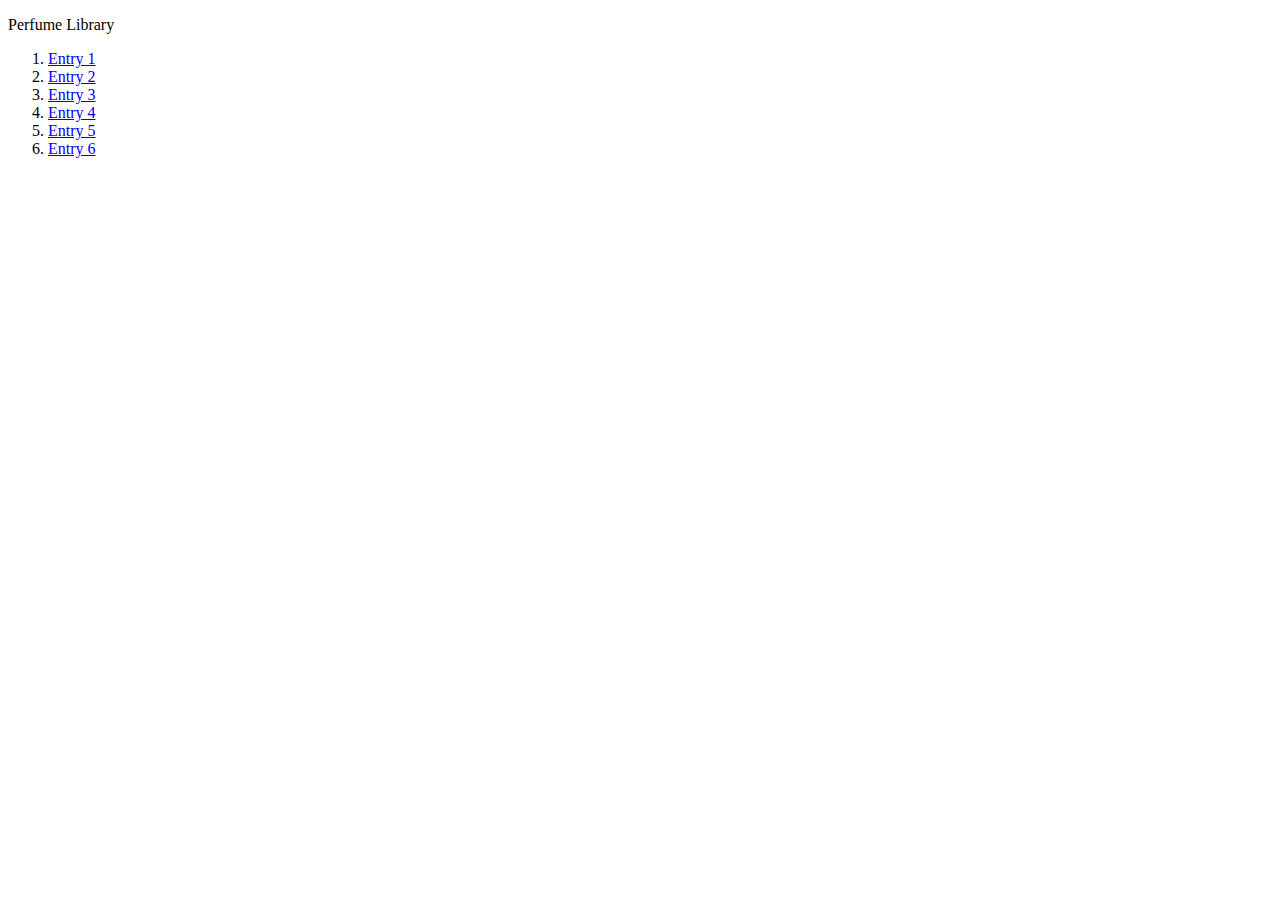
==== index.html @ e08d363e "update" ====
<!DOCTYPE html>
<html>
<head>
  <meta charset="utf-8">
  <meta name="viewport" content="width=device-width, initial-scale=1">
  <link rel="stylesheet" type="text/css" href="style.css">
  <title>Perfume Library</title>
</head>
<body>

<div class="topic">
  <p>Perfume Library</p>
</div>
<div class="list">
    <ol>
      <li><a href="entries/entry1/index.html">Entry 1</a></li>
      <li><a href="entries/entry2/index.html">Entry 2</a></li>
      <li><a href="entries/entry3/entry 3.html">Entry 3</a></li>
      <li><a href="entries/entry4/entry 4.html">Entry 4</a></li>
      <li><a href="entries/entry5/index.html">Entry 5</a></li>
      <li><a href="entries/entry6/index.html">Entry 6</a></li>
    </ol>
  </div>
</body>
</html>
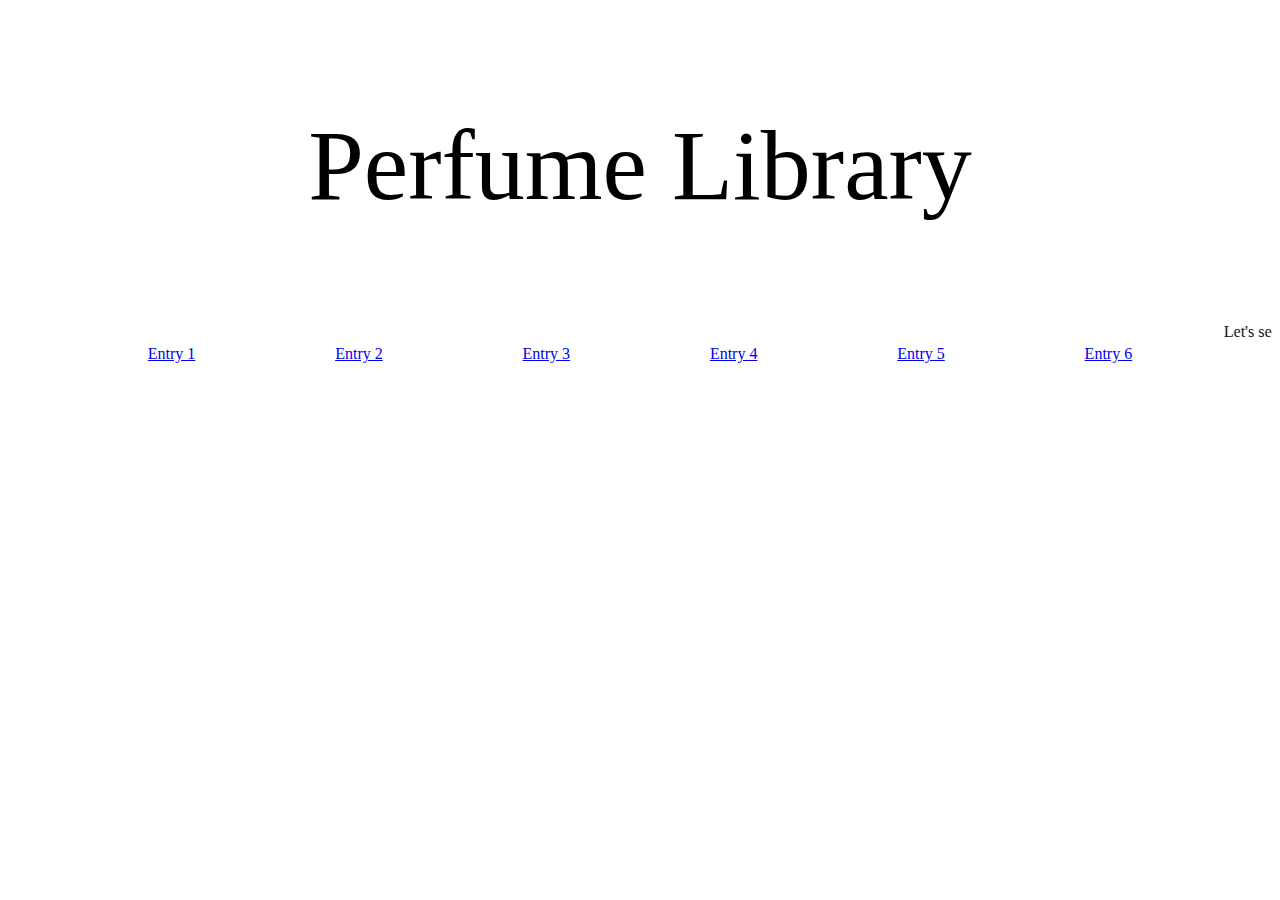
==== commit 55d63c15: "update" ====
--- a/index.html
+++ b/index.html
@@ -11,15 +11,18 @@
 <div class="topic">
   <p>Perfume Library</p>
 </div>
+
+<div class="sentence">
+  <marquee>Let's see the visual side of smells</marquee>
+
 <div class="list">
-    <ol>
-      <li><a href="entries/entry1/index.html">Entry 1</a></li>
-      <li><a href="entries/entry2/index.html">Entry 2</a></li>
-      <li><a href="entries/entry3/entry 3.html">Entry 3</a></li>
-      <li><a href="entries/entry4/entry 4.html">Entry 4</a></li>
-      <li><a href="entries/entry5/index.html">Entry 5</a></li>
-      <li><a href="entries/entry6/index.html">Entry 6</a></li>
-    </ol>
-  </div>
+  <a href="entries/entry1/index.html">Entry 1</a>
+  <a href="entries/entry2/index.html">Entry 2</a>
+  <a href="entries/entry3/entry 3.html">Entry 3</a>
+  <a href="entries/entry4/entry 4.html">Entry 4</a>
+  <a href="entries/entry5/index.html">Entry 5</a>
+  <a href="entries/entry6/index.html">Entry 6</a>
+</div>
+
 </body>
 </html>--- a/style.css
+++ b/style.css
@@ -0,0 +1,10 @@
+.topic {
+	font-size: 100px;
+	display: flex;
+	justify-content: center;
+}
+
+.list {
+	display: flex;
+	justify-content: space-evenly;
+}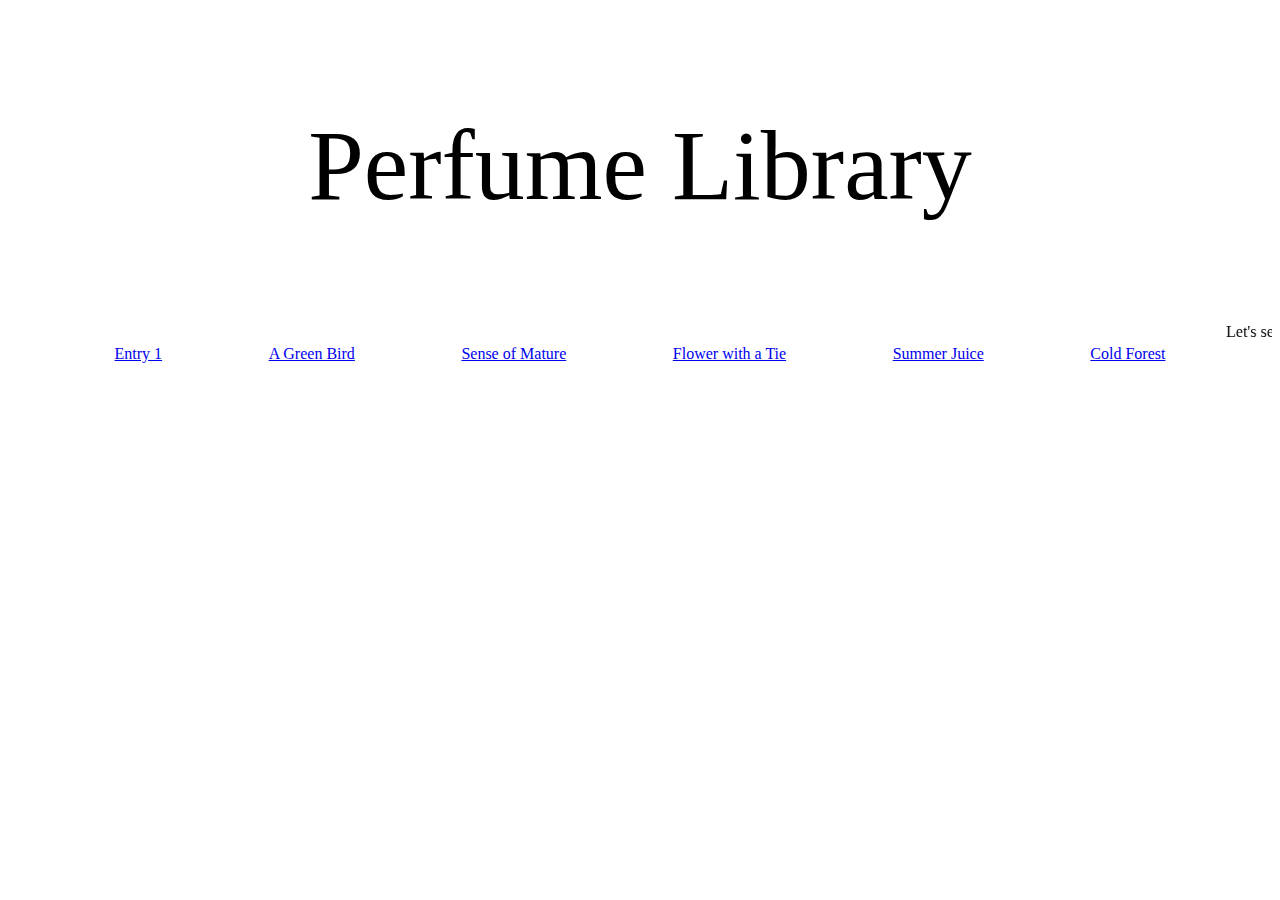
==== commit d9080c31: "update" ====
--- a/index.html
+++ b/index.html
@@ -17,11 +17,11 @@
 
 <div class="list">
   <a href="entries/entry1/index.html">Entry 1</a>
-  <a href="entries/entry2/index.html">Entry 2</a>
-  <a href="entries/entry3/entry 3.html">Entry 3</a>
-  <a href="entries/entry4/entry 4.html">Entry 4</a>
-  <a href="entries/entry5/index.html">Entry 5</a>
-  <a href="entries/entry6/index.html">Entry 6</a>
+  <a href="entries/entry2/index.html">A Green Bird</a>
+  <a href="entries/entry3/entry 3.html">Sense of Mature</a>
+  <a href="entries/entry4/entry 4.html">Flower with a Tie</a>
+  <a href="entries/entry5/index.html">Summer Juice</a>
+  <a href="entries/entry6/index.html">Cold Forest</a>
 </div>
 
 </body>
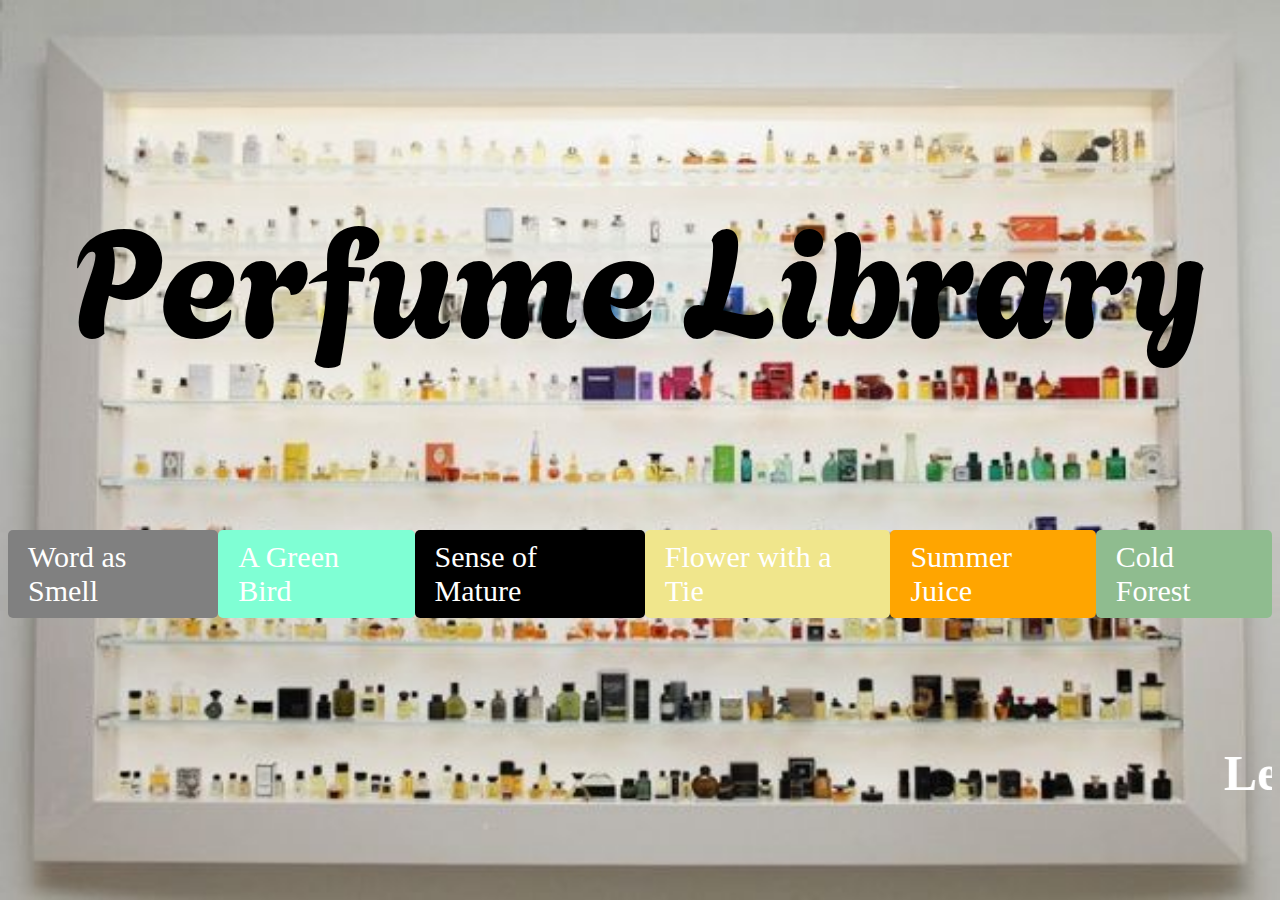
==== commit a8d32bf5: "Update" ====
--- a/index.html
+++ b/index.html
@@ -12,16 +12,19 @@
   <p>Perfume Library</p>
 </div>
 
-<div class="sentence">
-  <marquee>Let's see the visual side of smells</marquee>
 
 <div class="list">
-  <a href="entries/entry1/index.html">Entry 1</a>
-  <a href="entries/entry2/index.html">A Green Bird</a>
-  <a href="entries/entry3/entry 3.html">Sense of Mature</a>
-  <a href="entries/entry4/entry 4.html">Flower with a Tie</a>
-  <a href="entries/entry5/index.html">Summer Juice</a>
-  <a href="entries/entry6/index.html">Cold Forest</a>
+  <a href="entries/entry1/index.html" class="button" >Word as Smell</a>
+  <a href="entries/entry2/index.html" class="button1" >A Green Bird</a>
+  <a href="entries/entry3/entry 3.html" class="button2" >Sense of Mature</a>
+  <a href="entries/entry4/entry 4.html" class="button3" >Flower with a Tie</a>
+  <a href="entries/entry5/index.html" class="button4" >Summer Juice</a>
+  <a href="entries/entry6/index.html" class="button5" >Cold Forest</a>
+  <a href="" class=""></a>
+</div>
+
+<div class="sentence">
+  <marquee><strong>Let's see the visual side of smells</strong></marquee>
 </div>
 
 </body>
--- a/style.css
+++ b/style.css
@@ -1,10 +1,95 @@
+@font-face {
+	font-family: 'agbalumo';
+	src:  url('font/agbalumo-regular.ttf') format('truetype');
+	font-weight: normal;
+	font-style: normal;
+}
+
+body {
+	background-image: url(img/perfume2.jpg);
+	background-repeat: no-repeat;
+	background-size: 100vw 100vh;
+}
+
 .topic {
-	font-size: 100px;
+	font-size: 150px;
 	display: flex;
 	justify-content: center;
+	font-family: 'agbalumo';
 }
 
 .list {
 	display: flex;
 	justify-content: space-evenly;
+	font-size: 30px;
+}
+
+        .button {
+            display: inline-block;
+            padding: 10px 20px;
+            background-color: grey;
+            color: #fff;
+            text-decoration: none;
+            border: none;
+            border-radius: 5px;
+            cursor: pointer;
+        }
+
+            .button1 {
+            display: inline-block;
+            padding: 10px 20px;
+            background-color: #7FFFD4;
+            color: #fff;
+            text-decoration: none;
+            border: none;
+            border-radius: 5px;
+            cursor: pointer;
+        }
+            .button2 {
+            display: inline-block;
+            padding: 10px 20px;
+            background-color: #000;
+            color: #fff;
+            text-decoration: none;
+            border: none;
+            border-radius: 5px;
+            cursor: pointer;
+        }
+
+            .button3 {
+            display: inline-block;
+            padding: 10px 20px;
+            background-color: #F0E68C;
+            color: #fff;
+            text-decoration: none;
+            border: none;
+            border-radius: 5px;
+            cursor: pointer;
+        }
+
+            .button4 {
+            display: inline-block;
+            padding: 10px 20px;
+            background-color: #FFA500;
+            color: #fff;
+            text-decoration: none;
+            border: none;
+            border-radius: 5px;
+            cursor: pointer;
+        }
+            .button5 {
+            display: inline-block;
+            padding: 10px 20px;
+            background-color: #8FBC8F;
+            color: #fff;
+            text-decoration: none;
+            border: none;
+            border-radius: 5px;
+            cursor: pointer;
+        }
+
+.sentence {
+	font-size: 50px;
+	margin-top: 10%;
+	color: #FFF;
 }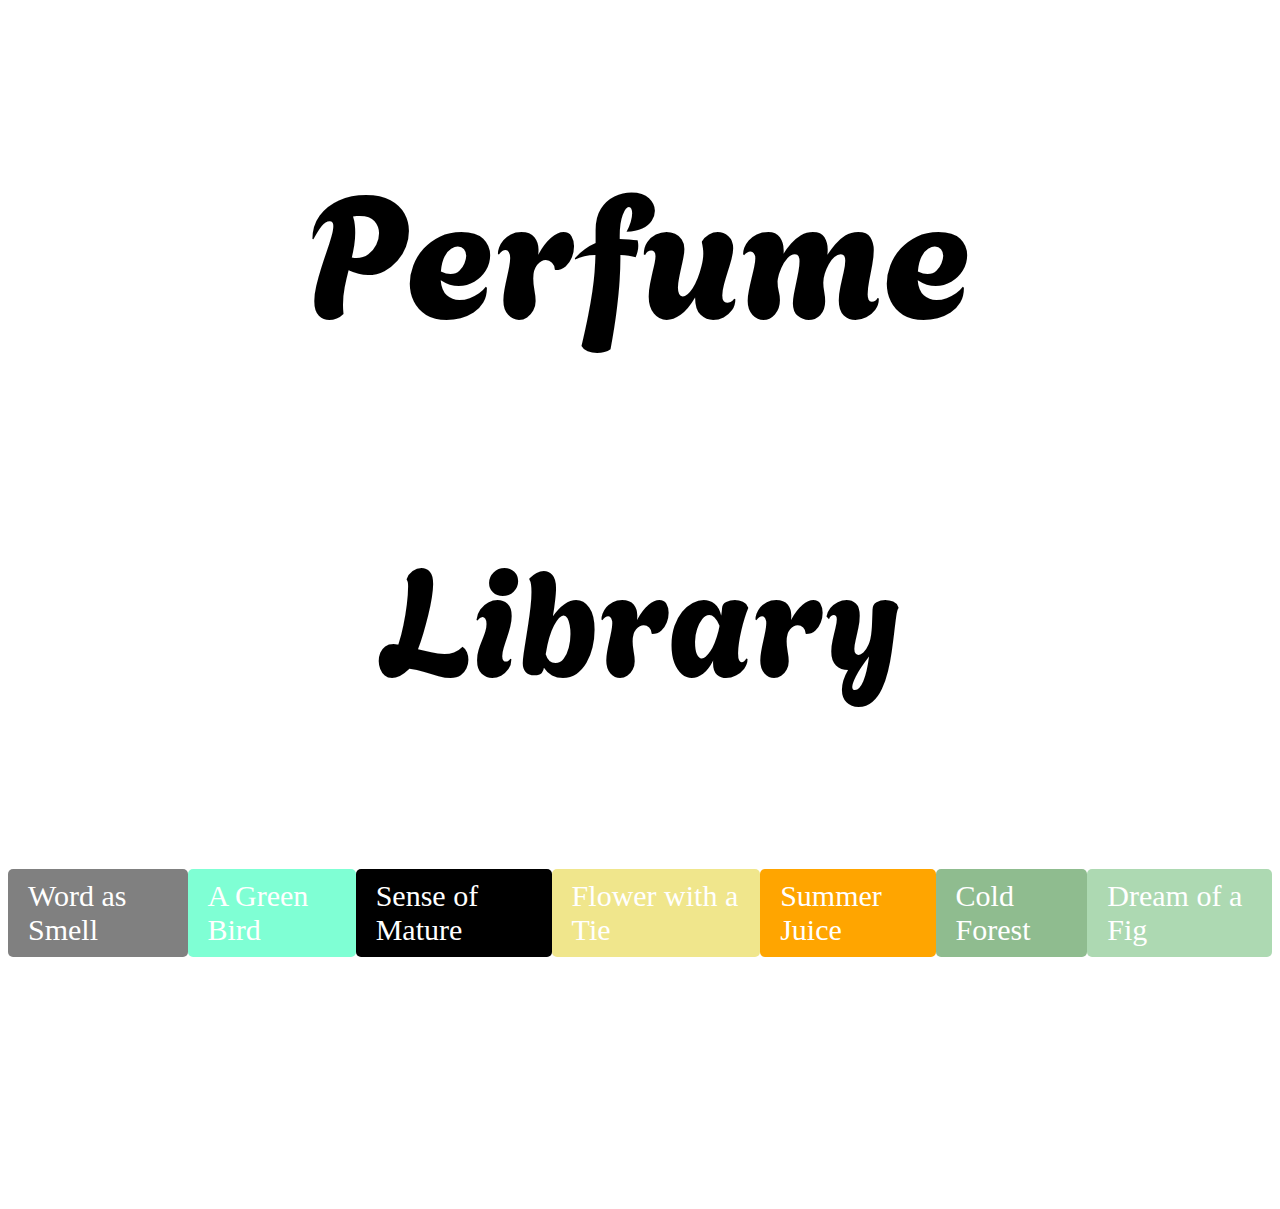
==== commit 066f624a: "update" ====
--- a/index.html
+++ b/index.html
@@ -9,7 +9,11 @@
 <body>
 
 <div class="topic">
-  <p>Perfume Library</p>
+  <p>Perfume</p>
+</div>
+
+<div class="topic2">
+  <p>Library</p>
 </div>
 
 
@@ -20,6 +24,7 @@
   <a href="entries/entry4/entry 4.html" class="button3" >Flower with a Tie</a>
   <a href="entries/entry5/index.html" class="button4" >Summer Juice</a>
   <a href="entries/entry6/index.html" class="button5" >Cold Forest</a>
+  <a href="entries/entry7/index.html" class="button6" >Dream of a Fig</a>
   <a href="" class=""></a>
 </div>
 
--- a/style.css
+++ b/style.css
@@ -5,18 +5,25 @@
 	font-style: normal;
 }
 
-body {
-	background-image: url(img/perfume2.jpg);
-	background-repeat: no-repeat;
-	background-size: 100vw 100vh;
-}
 
 .topic {
-	font-size: 150px;
+	font-size: 170px;
 	display: flex;
 	justify-content: center;
 	font-family: 'agbalumo';
+    margin-top: -5%;
+    text-underline-position
 }
+
+.topic2 {
+    font-size: 150px;
+    display: flex;
+    justify-content: center;
+    font-family: 'agbalumo';
+    margin-top: -15%;
+
+}
+
 
 .list {
 	display: flex;
@@ -87,7 +94,16 @@
             border-radius: 5px;
             cursor: pointer;
         }
-
+            .button6 {
+            display: inline-block;
+            padding: 10px 20px;
+            background-color: #add9b2;
+            color: #fff;
+            text-decoration: none;
+            border: none;
+            border-radius: 5px;
+            cursor: pointer;
+        }
 .sentence {
 	font-size: 50px;
 	margin-top: 10%;
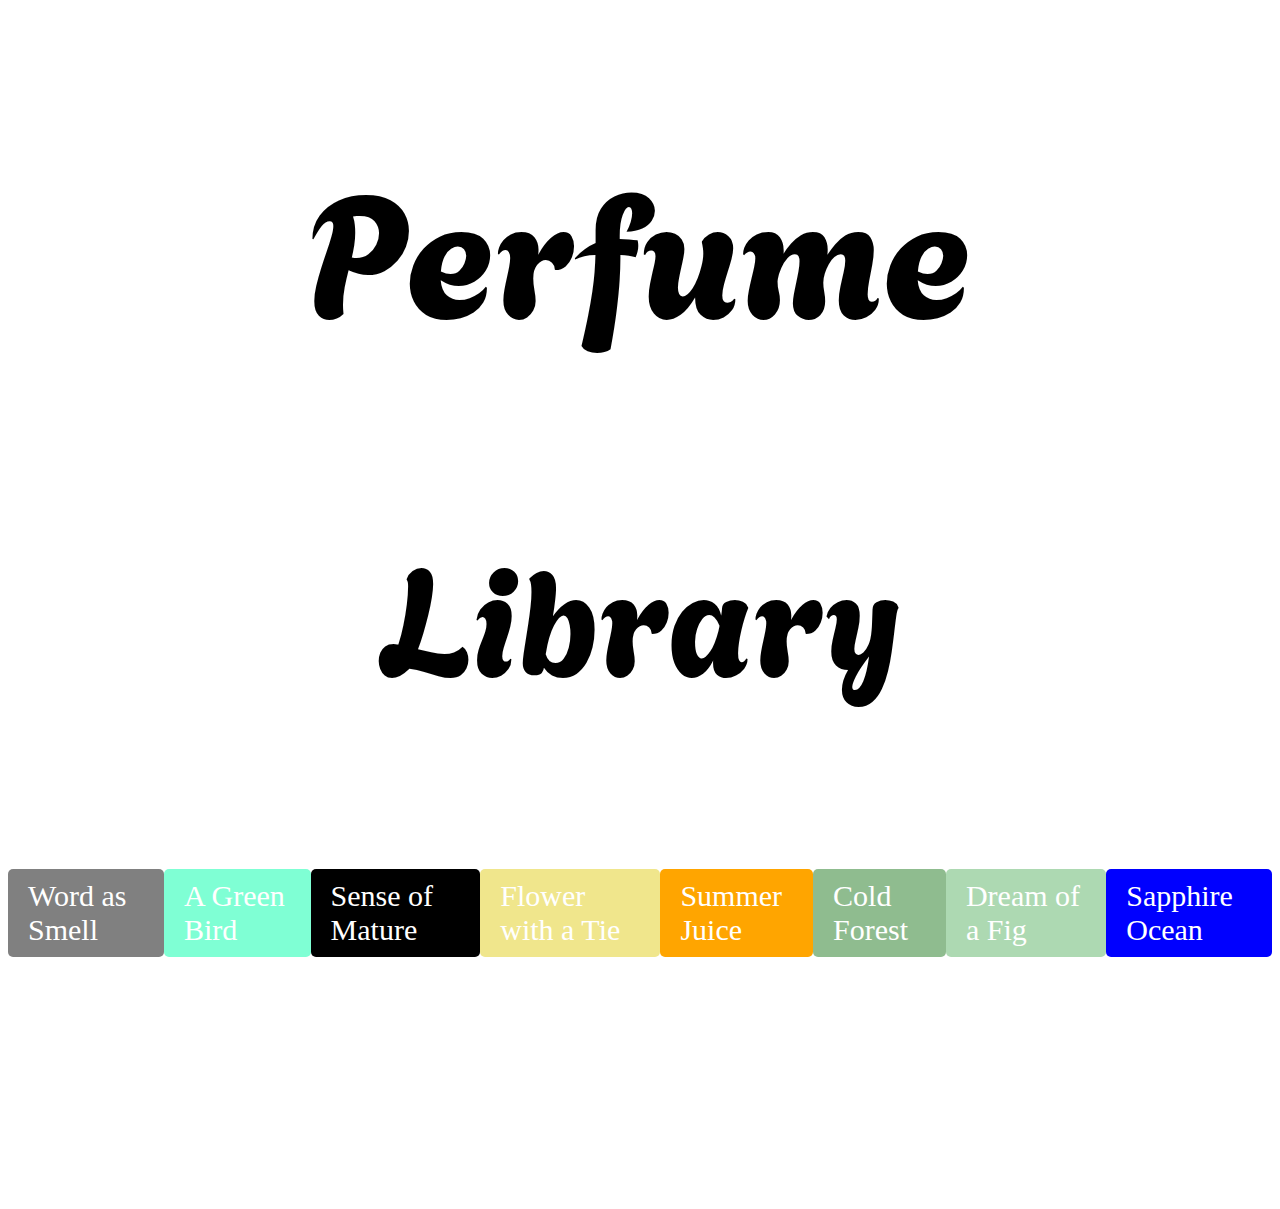
==== commit 9c2fd78c: "update" ====
--- a/index.html
+++ b/index.html
@@ -25,7 +25,8 @@
   <a href="entries/entry5/index.html" class="button4" >Summer Juice</a>
   <a href="entries/entry6/index.html" class="button5" >Cold Forest</a>
   <a href="entries/entry7/index.html" class="button6" >Dream of a Fig</a>
-  <a href="" class=""></a>
+  <a href="entries/entry8/index.html" class="button7">Sapphire Ocean</a>
+  <a href="entries//" class=""></a>
 </div>
 
 <div class="sentence">
--- a/style.css
+++ b/style.css
@@ -29,6 +29,7 @@
 	display: flex;
 	justify-content: space-evenly;
 	font-size: 30px;
+
 }
 
         .button {
@@ -104,6 +105,16 @@
             border-radius: 5px;
             cursor: pointer;
         }
+        .button7 {
+            display: inline-block;
+            padding: 10px 20px;
+            background-color: blue;
+            color: #fff;
+            text-decoration: none;
+            border: none;
+            border-radius: 5px;
+            cursor: pointer;
+        }
 .sentence {
 	font-size: 50px;
 	margin-top: 10%;
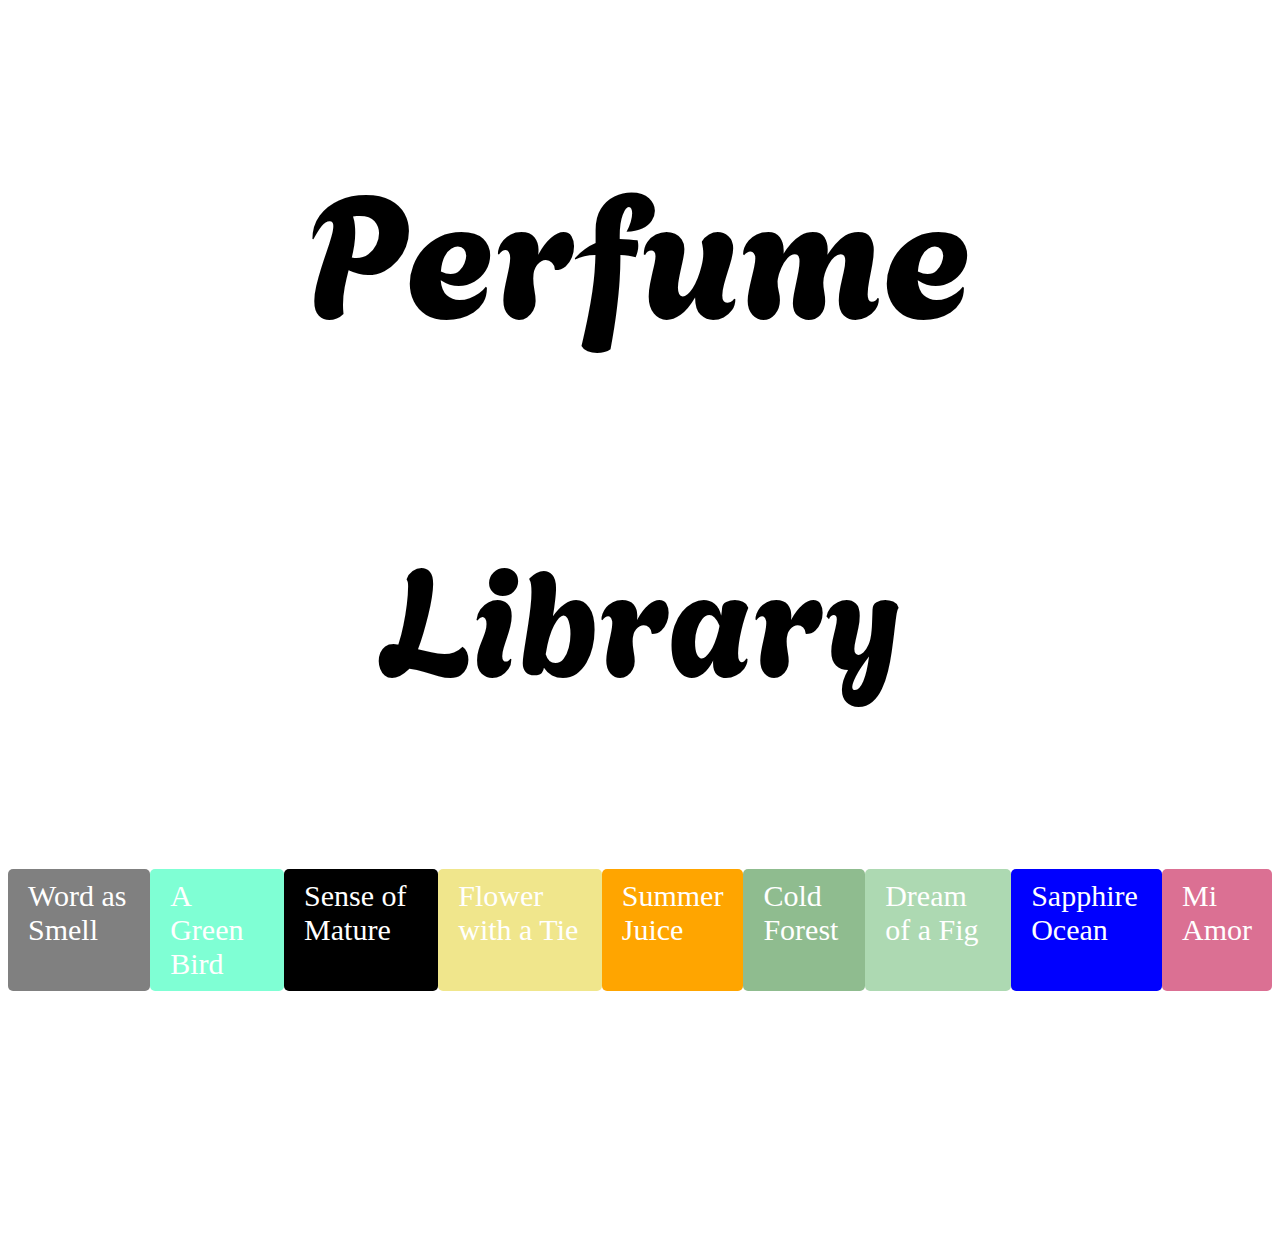
==== commit c5310c66: "new entry 9" ====
--- a/index.html
+++ b/index.html
@@ -26,7 +26,7 @@
   <a href="entries/entry6/index.html" class="button5" >Cold Forest</a>
   <a href="entries/entry7/index.html" class="button6" >Dream of a Fig</a>
   <a href="entries/entry8/index.html" class="button7">Sapphire Ocean</a>
-  <a href="entries//" class=""></a>
+  <a href="entries/entry9/index.html" class="button8">Mi Amor</a>
 </div>
 
 <div class="sentence">
--- a/style.css
+++ b/style.css
@@ -115,6 +115,17 @@
             border-radius: 5px;
             cursor: pointer;
         }
+        .button8 {
+            display: inline-block;
+            padding: 10px 20px;
+            background-color: #DB7093;
+            color: #fff;
+            text-decoration: none;
+            border: none;
+            border-radius: 5px;
+            cursor: pointer;
+        }
+
 .sentence {
 	font-size: 50px;
 	margin-top: 10%;
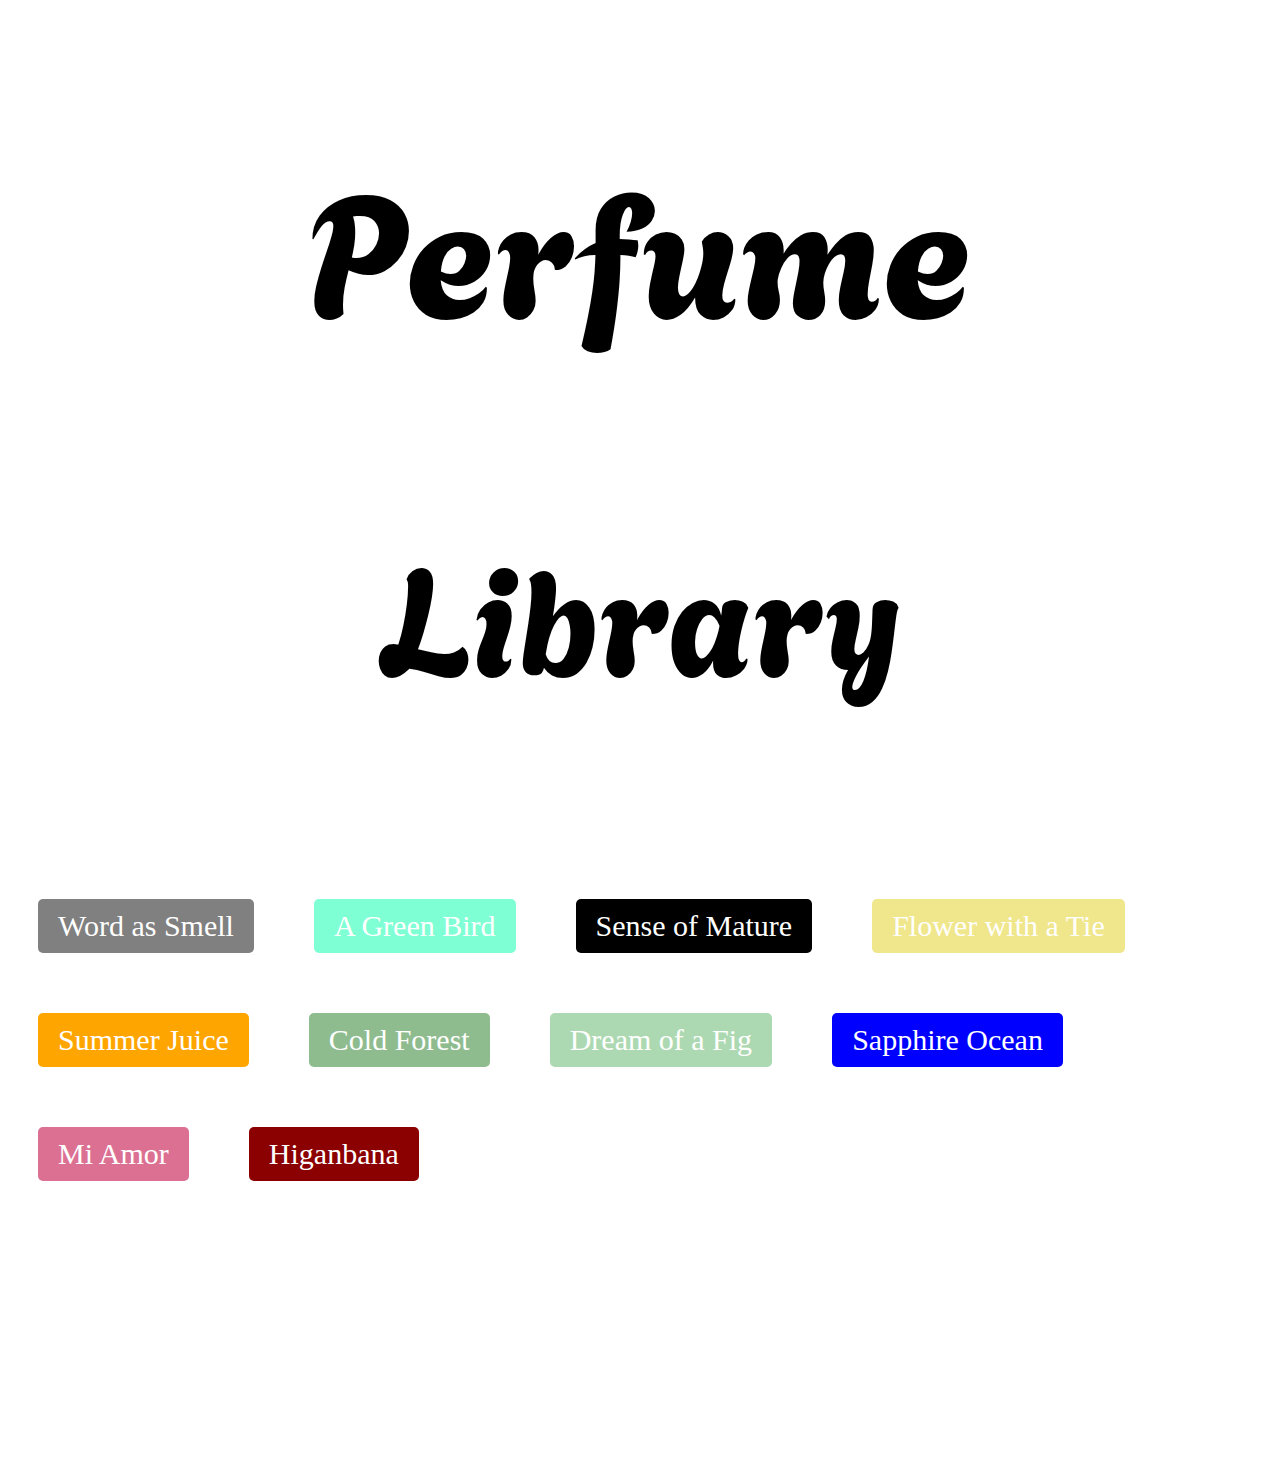
==== commit 381bfb73: "update" ====
--- a/index.html
+++ b/index.html
@@ -18,15 +18,16 @@
 
 
 <div class="list">
-  <a href="entries/entry1/index.html" class="button" >Word as Smell</a>
-  <a href="entries/entry2/index.html" class="button1" >A Green Bird</a>
-  <a href="entries/entry3/entry 3.html" class="button2" >Sense of Mature</a>
-  <a href="entries/entry4/entry 4.html" class="button3" >Flower with a Tie</a>
-  <a href="entries/entry5/index.html" class="button4" >Summer Juice</a>
-  <a href="entries/entry6/index.html" class="button5" >Cold Forest</a>
-  <a href="entries/entry7/index.html" class="button6" >Dream of a Fig</a>
-  <a href="entries/entry8/index.html" class="button7">Sapphire Ocean</a>
-  <a href="entries/entry9/index.html" class="button8">Mi Amor</a>
+  <a href="entries/entry1/index.html" class="name button" >Word as Smell</a>
+  <a href="entries/entry2/index.html" class="name button1" >A Green Bird</a>
+  <a href="entries/entry3/entry 3.html" class="name button2" >Sense of Mature</a>
+  <a href="entries/entry4/entry 4.html" class="name button3" >Flower with a Tie</a>
+  <a href="entries/entry5/index.html" class="name button4" >Summer Juice</a>
+  <a href="entries/entry6/index.html" class="name button5" >Cold Forest</a>
+  <a href="entries/entry7/index.html" class="name button6" >Dream of a Fig</a>
+  <a href="entries/entry8/index.html" class="name button7">Sapphire Ocean</a>
+  <a href="entries/entry9/index.html" class="name button8">Mi Amor</a>
+  <a href="entries/entry10/index.html" class="name button9">Higanbana</a>
 </div>
 
 <div class="sentence">
--- a/style.css
+++ b/style.css
@@ -27,9 +27,18 @@
 
 .list {
 	display: flex;
-	justify-content: space-evenly;
+    flex-wrap: wrap;
 	font-size: 30px;
 
+
+}
+
+.name {
+    display: flex;
+    justify-content: space-around;
+    margin: 30px;
+    align-items: baseline;
+    
 }
 
         .button {
@@ -125,6 +134,16 @@
             border-radius: 5px;
             cursor: pointer;
         }
+        .button9 {
+            display: inline-block;
+            padding: 10px 20px;
+            background-color: #8B0000;
+            color: #fff;
+            text-decoration: none;
+            border: none;
+            border-radius: 5px;
+            cursor: pointer;
+        }
 
 .sentence {
 	font-size: 50px;
